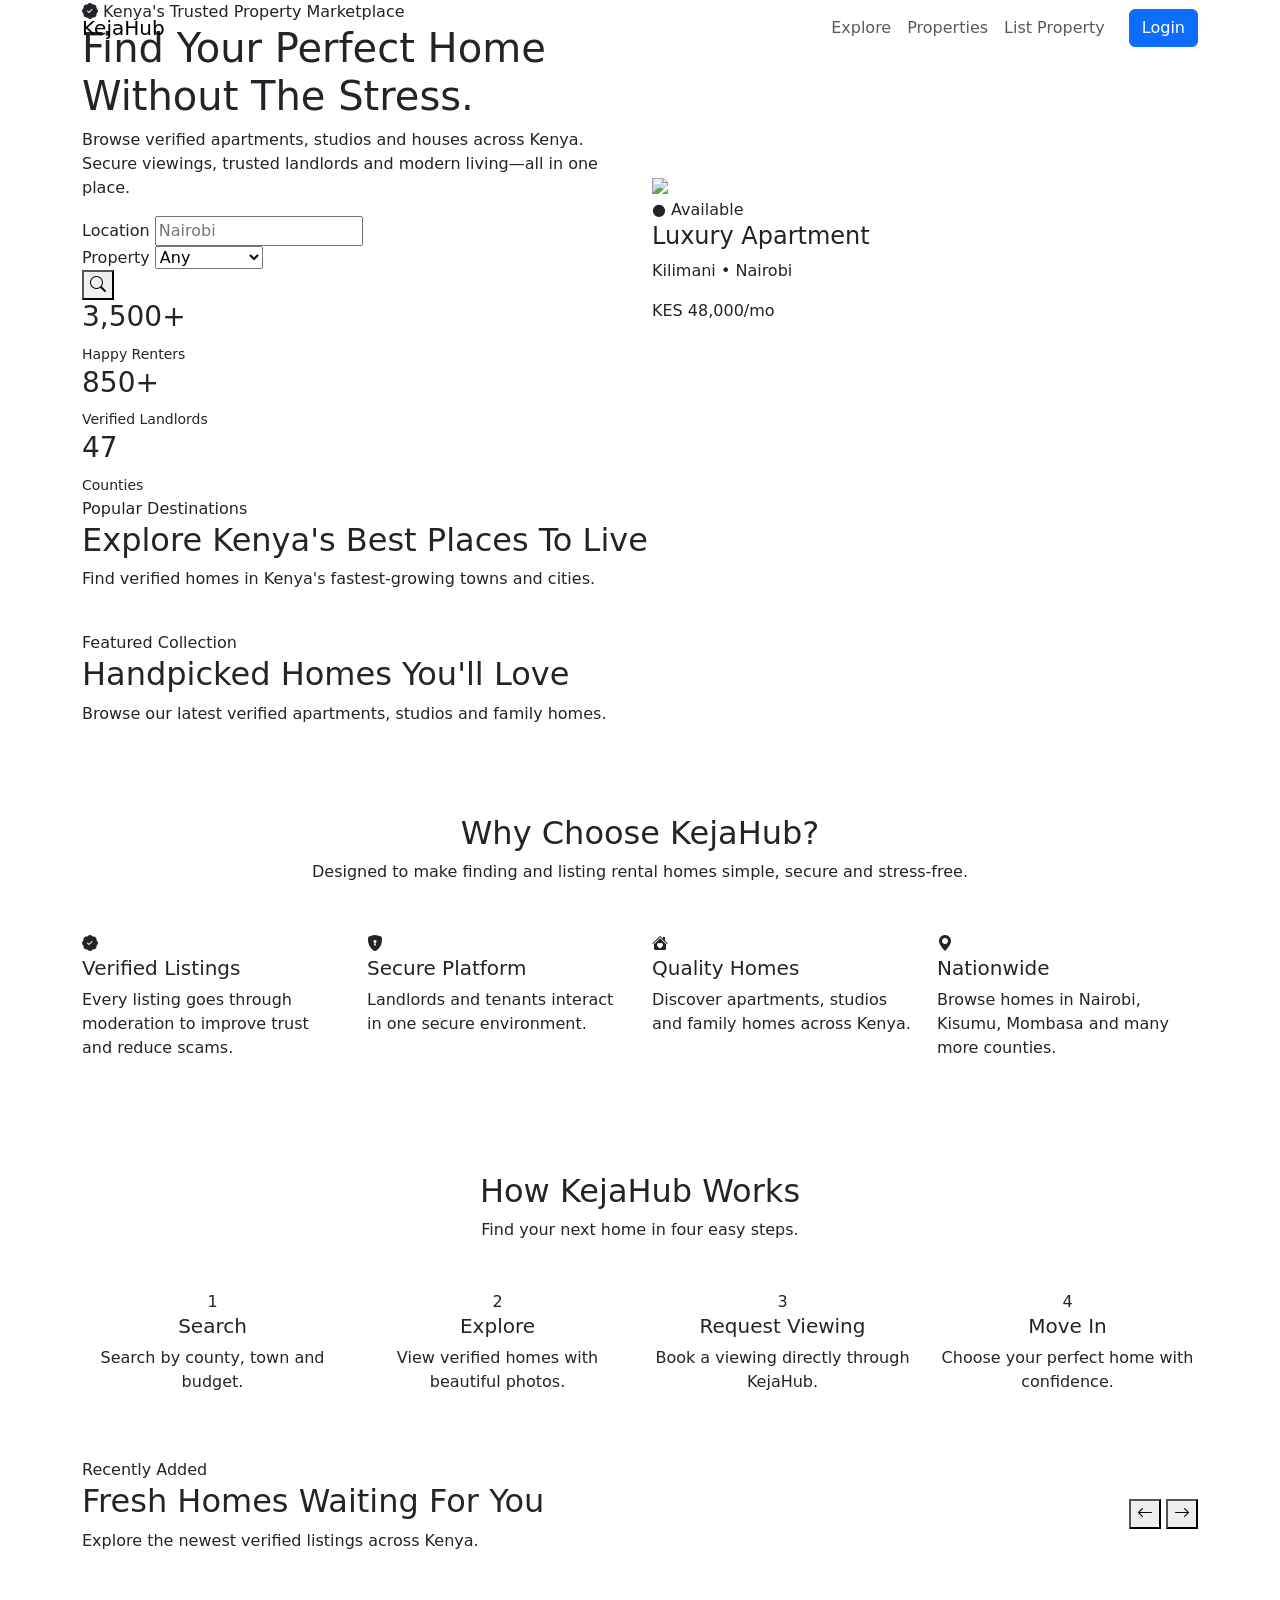
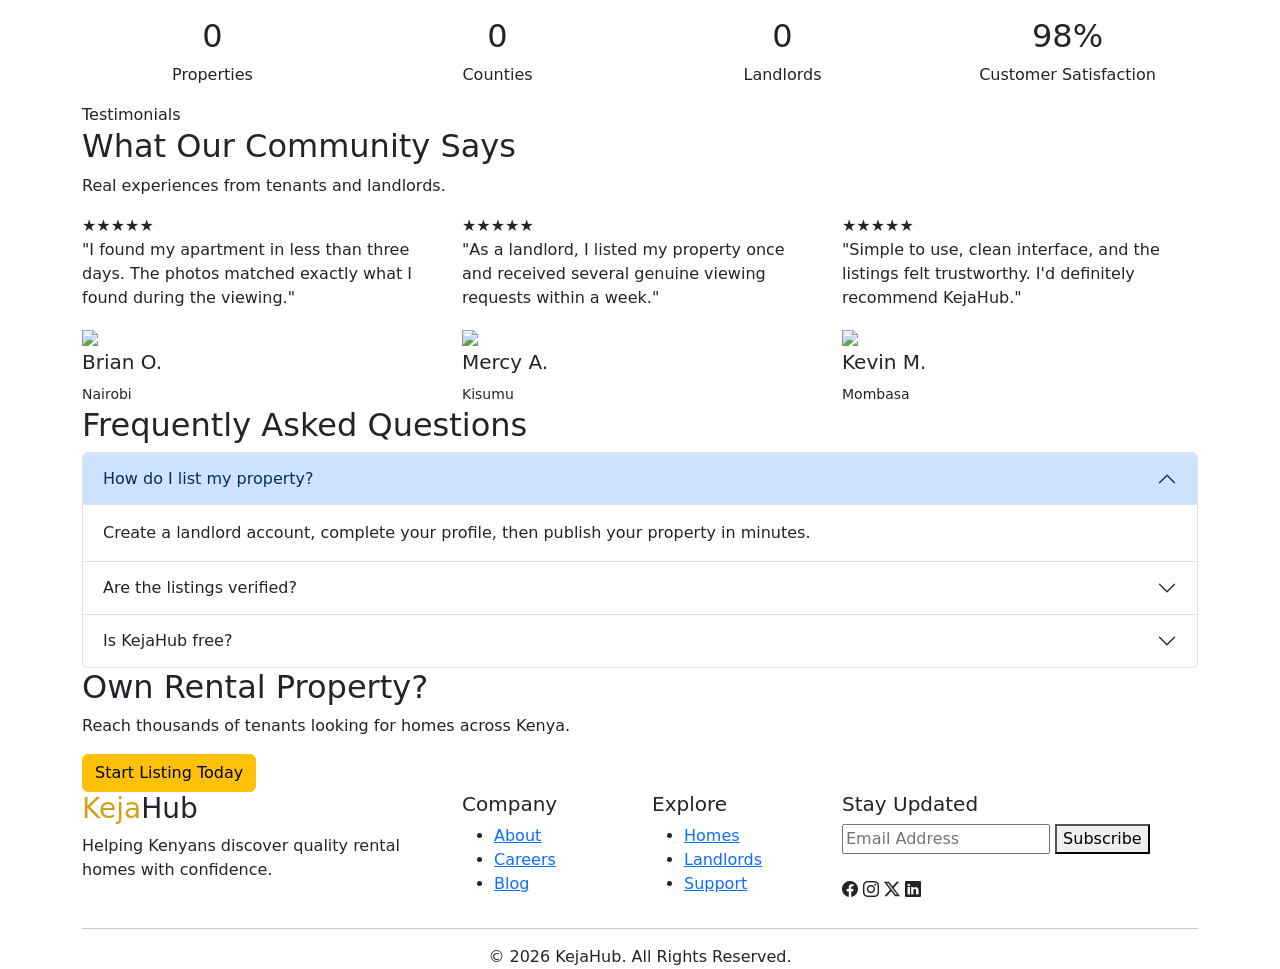
==== index.html @ ea02edc1 "Add files via upload" ====
<!DOCTYPE html>
<html lang="en">

<head>

<meta charset="UTF-8">
<meta name="viewport" content="width=device-width, initial-scale=1.0">

<title>KejaHub | Find Your Perfect Home</title>

<!-- Bootstrap -->
<link href="https://cdn.jsdelivr.net/npm/bootstrap@5.3.3/dist/css/bootstrap.min.css" rel="stylesheet">

<!-- Google Font -->
<link href="https://fonts.googleapis.com/css2?family=Poppins:wght@300;400;500;600;700&display=swap" rel="stylesheet">

<!-- Bootstrap Icons -->
<link rel="stylesheet" href="https://cdn.jsdelivr.net/npm/bootstrap-icons@1.11.3/font/bootstrap-icons.min.css">

<!-- Custom CSS -->
<link rel="stylesheet" href="css/style.css">

</head>

<body>

<!-- ==========================
NAVBAR
=========================== -->

<nav class="navbar navbar-expand-lg navbar-light fixed-top">

    <div class="container">

        <a class="navbar-brand" href="index.html">
            <span>Keja</span>Hub
        </a>

        <button
            class="navbar-toggler"
            data-bs-toggle="collapse"
            data-bs-target="#menu">

            <span class="navbar-toggler-icon"></span>

        </button>

        <div class="collapse navbar-collapse" id="menu">

            <ul class="navbar-nav ms-auto align-items-lg-center">

                <li class="nav-item">

                    <a class="nav-link" href="#locations">

                        Explore

                    </a>

                </li>

                <li class="nav-item">

                    <a class="nav-link" href="listings.html">

                        Properties

                    </a>

                </li>

                <li class="nav-item">

                    <a
                        class="nav-link"
                        href="#"
                        id="add-property.html">

                        List Property

                    </a>

                </li>

                <li class="nav-item">

                    <a
                        href="login.html"
                        class="btn btn-primary ms-lg-3">

                        Login

                    </a>

                </li>

            </ul>

        </div>

    </div>

</nav>

<!-- HERO -->

<section class="hero">

    <div class="hero-overlay"></div>

    <div class="hero-blur hero-blur-1"></div>
    <div class="hero-blur hero-blur-2"></div>

    <div class="container hero-content">

        <div class="row align-items-center">

            <!-- LEFT -->

            <div class="col-lg-6">

                <span class="hero-badge">

                    <i class="bi bi-patch-check-fill"></i>

                    Kenya's Trusted Property Marketplace

                </span>

                <h1>

                    Find Your

                    <span>Perfect Home</span>

                    Without The Stress.

                </h1>

                <p>

                    Browse verified apartments, studios and houses across Kenya.
                    Secure viewings, trusted landlords and modern living—all in one place.

                </p>

                <!-- SEARCH -->

                <div class="search-box">

                    <div>

                        <label>Location</label>

                        <input id="searchLocation" placeholder="Nairobi">

                    </div>

                    <div>

                        <label>Property</label>

                        <select id="searchCategory">

                            <option value="">Any</option>
                            <option>Apartment</option>
                            <option>House</option>
                            <option>Studio</option>

                        </select>

                    </div>

                    <button id="searchBtn">

                        <i class="bi bi-search"></i>

                    </button>

                </div>

                <div class="hero-stats">

                    <div>

                        <h3>3,500+</h3>

                        <small>Happy Renters</small>

                    </div>

                    <div>

                        <h3>850+</h3>

                        <small>Verified Landlords</small>

                    </div>

                    <div>

                        <h3>47</h3>

                        <small>Counties</small>

                    </div>

                </div>

            </div>

            <!-- RIGHT -->

            <div class="col-lg-6">

                <div class="hero-property">

                    <img src="https://images.unsplash.com/photo-1600585154526-990dced4db0d">

                    <div class="property-floating">

                        <span class="available">

                            ● Available

                        </span>

                        <h4>

                            Luxury Apartment

                        </h4>

                        <p>

                            Kilimani • Nairobi

                        </p>

                        <div class="hero-price">

                            KES 48,000/mo

                        </div>

                    </div>

                </div>

            </div>

        </div>

    </div>

</section>
<!-- ======================================
POPULAR DESTINATIONS
====================================== -->

<section class="locations" id="locations">

<div class="container">

<div class="section-title">

<span class="section-tag">

Popular Destinations

</span>

<h2>

Explore Kenya's Best Places To Live

</h2>

<p>

Find verified homes in Kenya's fastest-growing towns and cities.

</p>

</div>

<div

class="row g-4"

id="locationContainer">

</div>

</div>

</section>

<!-- ==========================
FEATURED HOMES
=========================== -->
<section class="featured py-5">

<div class="container">

<div class="section-title">

<span class="section-tag">

Featured Collection

</span>

<h2>

Handpicked Homes You'll Love

</h2>

<p>

Browse our latest verified apartments, studios and family homes.

</p>

</div>

<div class="row g-4" id="featuredHomes">

</div>

</div>

</section>

<!-- WHY CHOOSE US -->

<section class="why-us py-5">

<div class="container">

<div class="section-title text-center mb-5">

<h2>Why Choose KejaHub?</h2>

<p>Designed to make finding and listing rental homes simple, secure and stress-free.</p>

</div>

<div class="row g-4">

<div class="col-lg-3 col-md-6">

<div class="feature-card">

<div class="feature-icon">
<i class="bi bi-patch-check-fill"></i>
</div>

<h5>Verified Listings</h5>

<p>
Every listing goes through moderation to improve trust and reduce scams.
</p>

</div>

</div>

<div class="col-lg-3 col-md-6">

<div class="feature-card">

<div class="feature-icon">
<i class="bi bi-shield-lock-fill"></i>
</div>

<h5>Secure Platform</h5>

<p>
Landlords and tenants interact in one secure environment.
</p>

</div>

</div>

<div class="col-lg-3 col-md-6">

<div class="feature-card">

<div class="feature-icon">
<i class="bi bi-house-heart-fill"></i>
</div>

<h5>Quality Homes</h5>

<p>
Discover apartments, studios and family homes across Kenya.
</p>

</div>

</div>

<div class="col-lg-3 col-md-6">

<div class="feature-card">

<div class="feature-icon">
<i class="bi bi-geo-alt-fill"></i>
</div>

<h5>Nationwide</h5>

<p>
Browse homes in Nairobi, Kisumu, Mombasa and many more counties.
</p>

</div>

</div>

</div>

</div>

</section>
<section class="how-it-works py-5">

<div class="container">

<div class="section-title text-center">

<h2>How KejaHub Works</h2>

<p>Find your next home in four easy steps.</p>

</div>

<div class="row text-center mt-5">

<div class="col-md-3">

<div class="step-card">

<div class="step-number">1</div>

<h5>Search</h5>

<p>Search by county, town and budget.</p>

</div>

</div>

<div class="col-md-3">

<div class="step-card">

<div class="step-number">2</div>

<h5>Explore</h5>

<p>View verified homes with beautiful photos.</p>

</div>

</div>

<div class="col-md-3">

<div class="step-card">

<div class="step-number">3</div>

<h5>Request Viewing</h5>

<p>Book a viewing directly through KejaHub.</p>

</div>

</div>

<div class="col-md-3">

<div class="step-card">

<div class="step-number">4</div>

<h5>Move In</h5>

<p>Choose your perfect home with confidence.</p>

</div>

</div>

</div>

</div>

</section>

<!-- ==========================================
RECENTLY ADDED HOMES
========================================== -->

<section class="recent-properties">

    <div class="container">

        <div class="d-flex justify-content-between align-items-center mb-5">

            <div>

                <span class="section-tag">

                    Recently Added

                </span>

                <h2>

                    Fresh Homes Waiting For You

                </h2>

                <p>

                    Explore the newest verified listings across Kenya.

                </p>

            </div>

            <div>

                <button class="carousel-btn" id="recentPrev">

                    <i class="bi bi-arrow-left"></i>

                </button>

                <button class="carousel-btn" id="recentNext">

                    <i class="bi bi-arrow-right"></i>

                </button>

            </div>

        </div>

        <div class="recent-wrapper">

            <div id="recentSlider" class="recent-slider">

            </div>

        </div>

    </div>

</section>


<section class="stats-section">

<div class="container">

<div class="row text-center">

<div class="col-md-3">

<h2 id="propertyCount">

0

</h2>

<p>

Properties

</p>

</div>

<div class="col-md-3">

<h2 id="countyCount">

0

</h2>

<p>

Counties

</p>

</div>

<div class="col-md-3">

<h2 id="landlordCount">

0

</h2>

<p>

Landlords

</p>

</div>

<div class="col-md-3">

<h2>

98%

</h2>

<p>

Customer Satisfaction

</p>

</div>

</div>

</div>

</section>

<!-- ==========================================
TESTIMONIALS
========================================== -->

<section class="testimonials">

<div class="container">

<div class="section-title">

<span class="section-tag">

Testimonials

</span>

<h2>

What Our Community Says

</h2>

<p>

Real experiences from tenants and landlords.

</p>

</div>

<div class="row g-4">

<div class="col-lg-4">

<div class="testimonial-card">

<div class="stars">

★★★★★

</div>

<p>

"I found my apartment in less than three days. The photos matched exactly what I found during the viewing."

</p>

<div class="client">

<img src="https://i.pravatar.cc/100?img=32">

<div>

<h5>Brian O.</h5>

<small>Nairobi</small>

</div>

</div>

</div>

</div>

<div class="col-lg-4">

<div class="testimonial-card">

<div class="stars">

★★★★★

</div>

<p>

"As a landlord, I listed my property once and received several genuine viewing requests within a week."

</p>

<div class="client">

<img src="https://i.pravatar.cc/100?img=18">

<div>

<h5>Mercy A.</h5>

<small>Kisumu</small>

</div>

</div>

</div>

</div>

<div class="col-lg-4">

<div class="testimonial-card">

<div class="stars">

★★★★★

</div>

<p>

"Simple to use, clean interface, and the listings felt trustworthy. I'd definitely recommend KejaHub."

</p>

<div class="client">

<img src="https://i.pravatar.cc/100?img=12">

<div>

<h5>Kevin M.</h5>

<small>Mombasa</small>

</div>

</div>

</div>

</div>

</div>

</div>

</section>

<section class="faq">

<div class="container">

<div class="section-title">

<h2>

Frequently Asked Questions

</h2>

</div>

<div class="accordion" id="faqAccordion">

<div class="accordion-item">

<h2 class="accordion-header">

<button class="accordion-button"

data-bs-toggle="collapse"

data-bs-target="#faq1">

How do I list my property?

</button>

</h2>

<div id="faq1"

class="accordion-collapse collapse show"

data-bs-parent="#faqAccordion">

<div class="accordion-body">

Create a landlord account, complete your profile, then publish your property in minutes.

</div>

</div>

</div>

<div class="accordion-item">

<h2 class="accordion-header">

<button class="accordion-button collapsed"

data-bs-toggle="collapse"

data-bs-target="#faq2">

Are the listings verified?

</button>

</h2>

<div id="faq2"

class="accordion-collapse collapse"

data-bs-parent="#faqAccordion">

<div class="accordion-body">

Our moderation process helps ensure quality and reduce fraudulent listings.

</div>

</div>

</div>

<div class="accordion-item">

<h2 class="accordion-header">

<button class="accordion-button collapsed"

data-bs-toggle="collapse"

data-bs-target="#faq3">

Is KejaHub free?

</button>

</h2>

<div id="faq3"

class="accordion-collapse collapse"

data-bs-parent="#faqAccordion">

<div class="accordion-body">

Searching for rental properties is free. Listing plans can be introduced as the platform grows.

</div>

</div>

</div>

</div>

</div>

</section>
<section class="cta-section">

<div class="container">

<div class="cta-box">

<h2>Own Rental Property?</h2>

<p>

Reach thousands of tenants looking for homes across Kenya.

</p>

<a href="register.html" class="btn btn-warning">

Start Listing Today

</a>

</div>

</div>

</section>
<footer class="footer">

<div class="container">

<div class="row">

<div class="col-lg-4">

<h3>

<span style="color:#D4A017;">Keja</span>Hub

</h3>

<p>

Helping Kenyans discover quality rental homes with confidence.

</p>

</div>

<div class="col-lg-2">

<h5>

Company

</h5>

<ul>

<li><a href="#">About</a></li>

<li><a href="#">Careers</a></li>

<li><a href="#">Blog</a></li>

</ul>

</div>

<div class="col-lg-2">

<h5>

Explore

</h5>

<ul>

<li><a href="#">Homes</a></li>

<li><a href="#">Landlords</a></li>

<li><a href="#">Support</a></li>

</ul>

</div>

<div class="col-lg-4">

<h5>

Stay Updated

</h5>

<div class="newsletter">

<input

type="email"

placeholder="Email Address">

<button>

Subscribe

</button>

</div>

<div class="socials mt-4">

<i class="bi bi-facebook"></i>

<i class="bi bi-instagram"></i>

<i class="bi bi-twitter-x"></i>

<i class="bi bi-linkedin"></i>

</div>

</div>

</div>

<hr>

<div class="text-center">

© 2026 KejaHub. All Rights Reserved.

</div>

</div>

</footer>

<!-- Bootstrap -->

<script src="https://cdn.jsdelivr.net/npm/bootstrap@5.3.3/dist/js/bootstrap.bundle.min.js"></script>

<!-- Data -->

<script src="data/properties.js"></script>

<!-- Storage -->

<script src="js/storage.js"></script>

<!-- Homepage -->

<script src="js/app.js"></script>

<script src="js/utils.js"></script>
<script src="js/ui.js"></script>

</body>

</html>
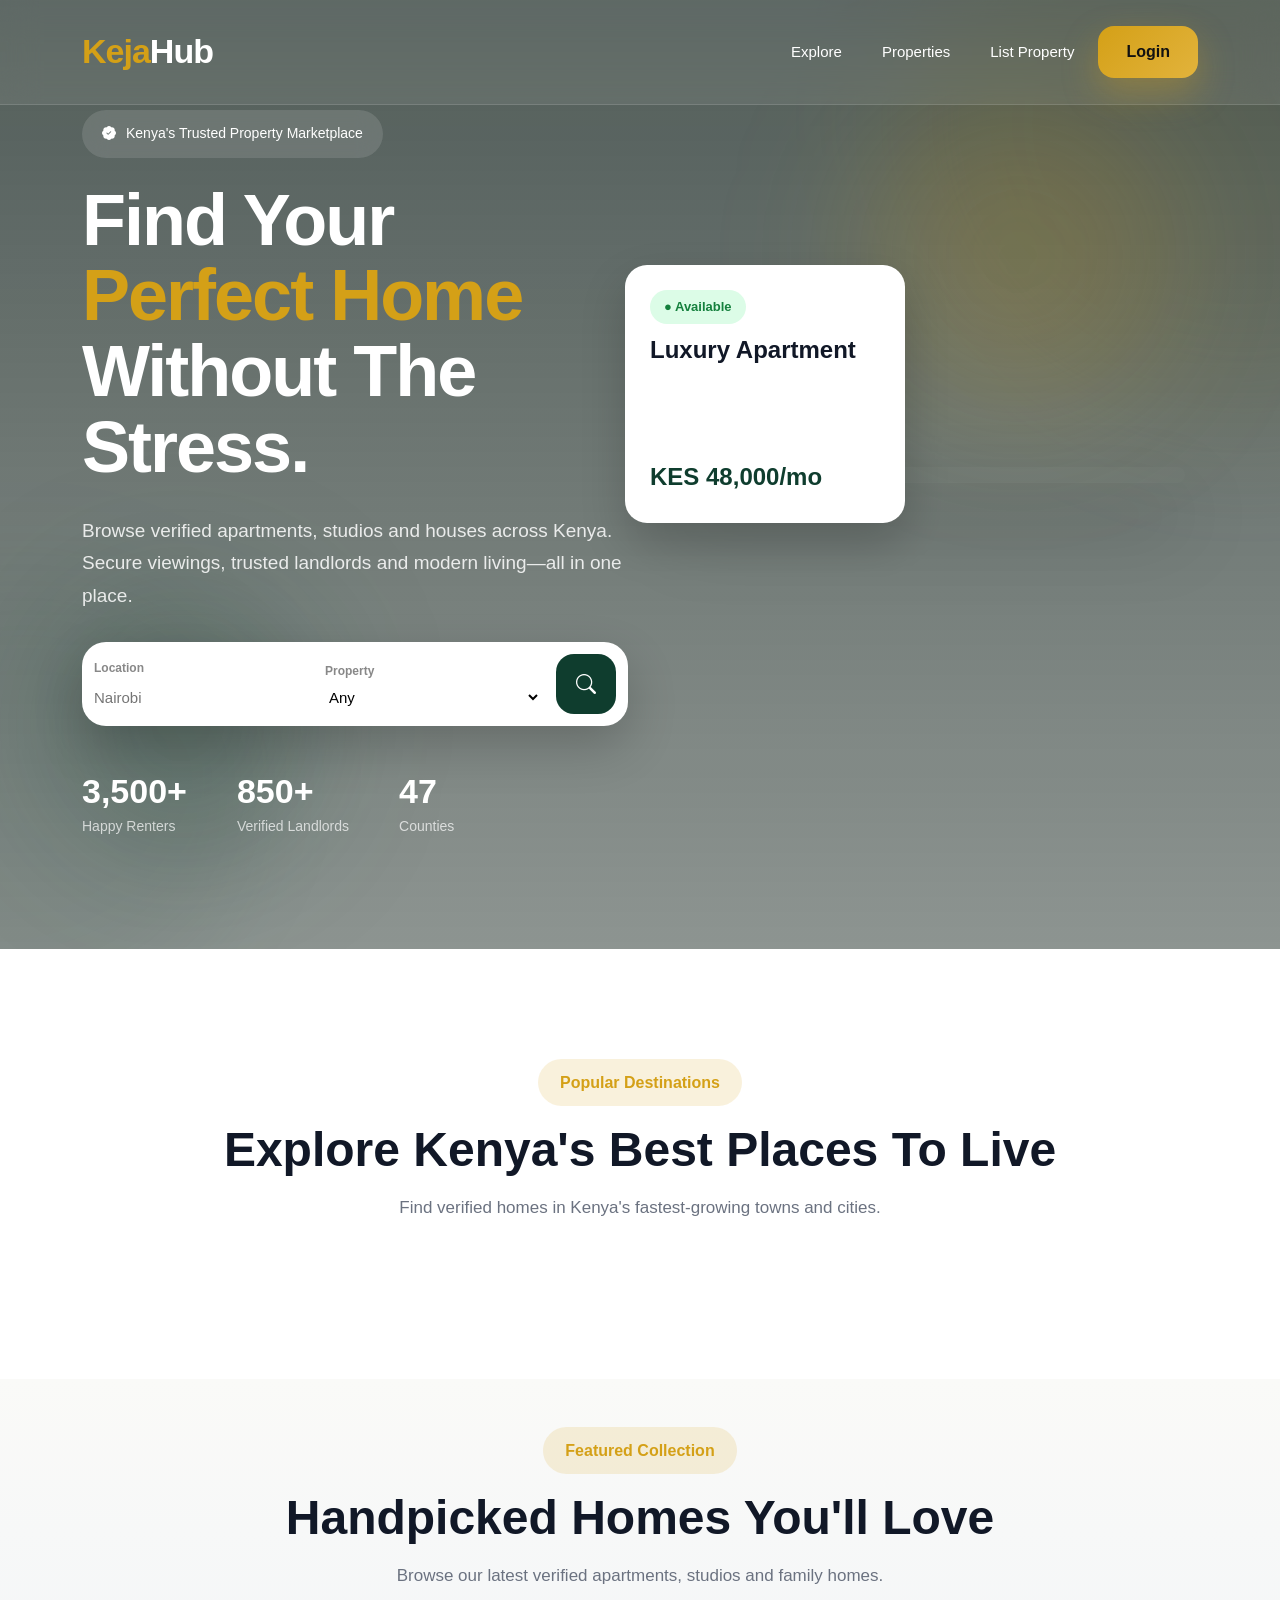
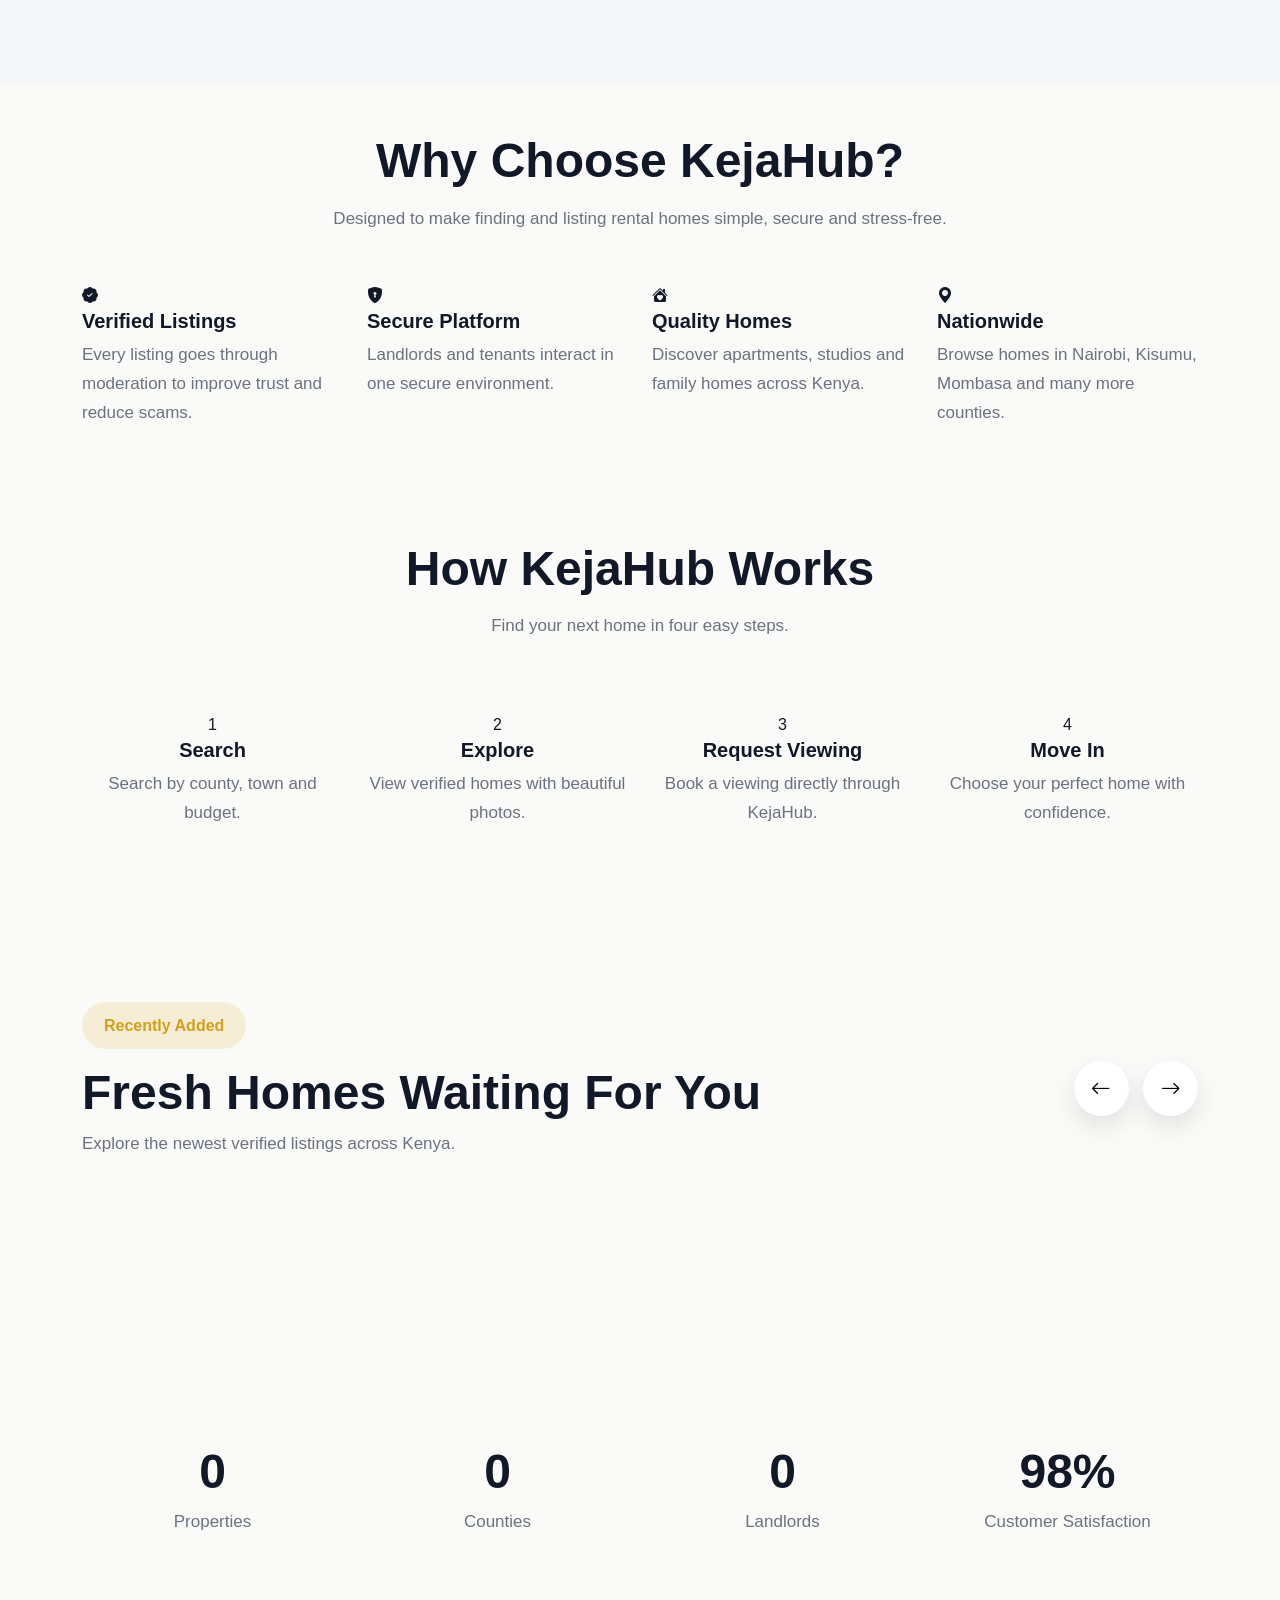
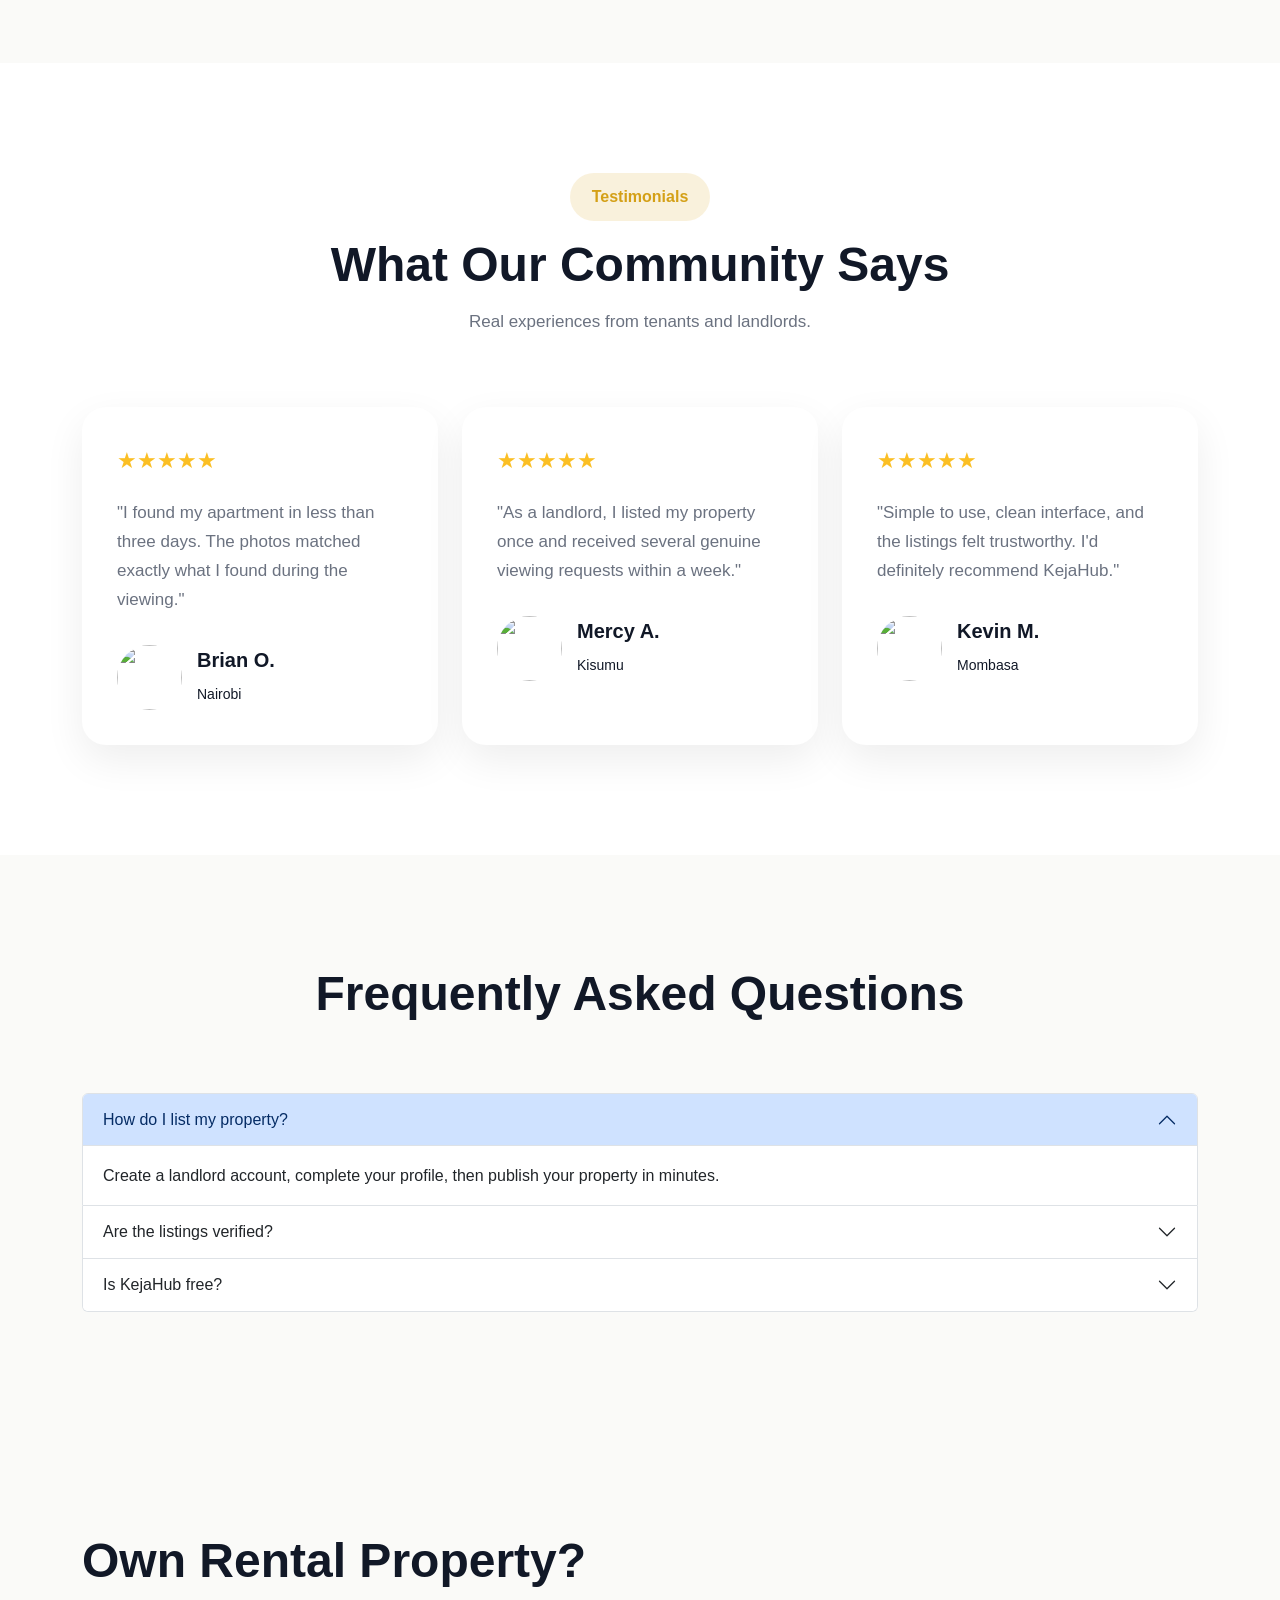
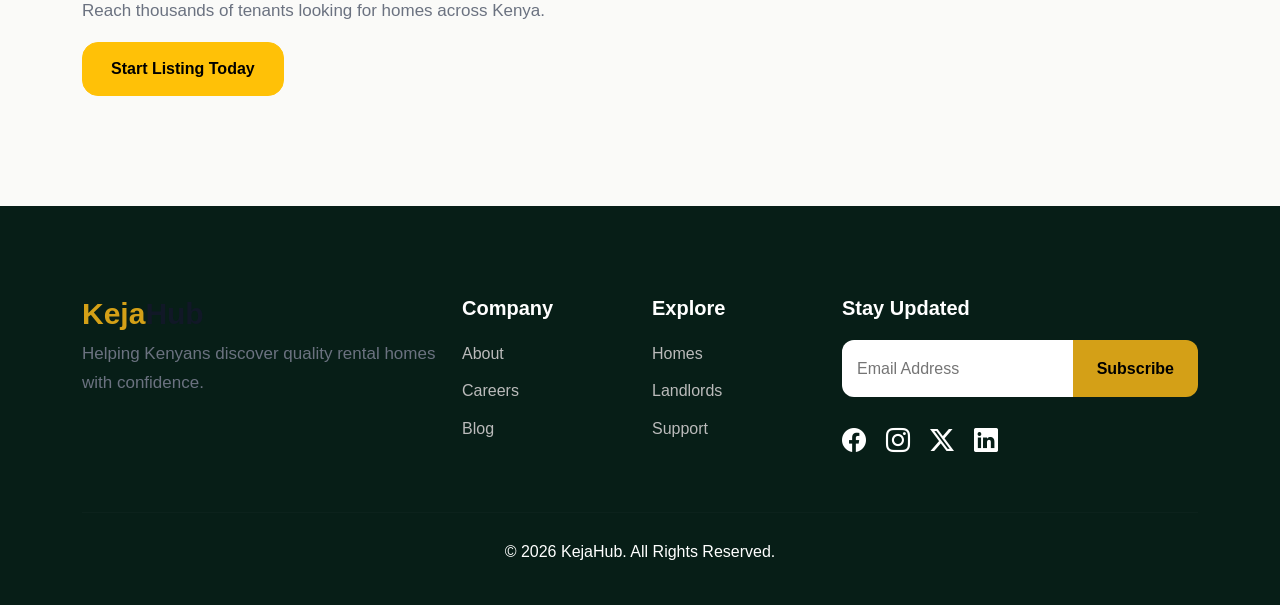
==== commit c7adb974: "Update index.html" ====
--- a/index.html
+++ b/index.html
@@ -18,7 +18,7 @@
 <link rel="stylesheet" href="https://cdn.jsdelivr.net/npm/bootstrap-icons@1.11.3/font/bootstrap-icons.min.css">
 
 <!-- Custom CSS -->
-<link rel="stylesheet" href="css/style.css">
+<link rel="stylesheet" href="style.css">
 
 </head>
 
@@ -1058,4 +1058,4 @@
 
 </body>
 
-</html>+</html>
--- a/style.css
+++ b/style.css
@@ -0,0 +1,1612 @@
+/*==================================================
+    KEJAHUB UI v2
+    Design System
+==================================================*/
+
+/* GOOGLE FONT */
+@import url('https://fonts.googleapis.com/css2?family=Poppins:wght@300;400;500;600;700;800&display=swap');
+
+/* RESET */
+
+*{
+    margin:0;
+    padding:0;
+    box-sizing:border-box;
+}
+
+html{
+    scroll-behavior:smooth;
+}
+
+body{
+
+    font-family:'Poppins',sans-serif;
+
+    background:#FAFAF8;
+
+    color:#111827;
+
+    overflow-x:hidden;
+
+    line-height:1.7;
+
+}
+
+/*==========================================
+COLORS
+==========================================*/
+
+:root{
+
+    --primary:#0F3D2E;
+
+    --primary-light:#19523E;
+
+    --gold:#D4A017;
+
+    --gold-light:#E6C55C;
+
+    --background:#FAFAF8;
+
+    --card:#FFFFFF;
+
+    --border:#ECECEC;
+
+    --text:#111827;
+
+    --muted:#6B7280;
+
+    --shadow:
+    0 20px 60px rgba(0,0,0,.08);
+
+}
+
+/*==========================================
+TYPOGRAPHY
+==========================================*/
+
+h1,
+h2,
+h3,
+h4,
+h5{
+
+    font-weight:700;
+
+    color:var(--text);
+
+}
+
+h1{
+
+    font-size:72px;
+
+    line-height:1.05;
+
+    letter-spacing:-2px;
+
+}
+
+h2{
+
+    font-size:48px;
+
+}
+
+h3{
+
+    font-size:30px;
+
+}
+
+p{
+
+    color:var(--muted);
+
+    font-size:17px;
+
+}
+
+a{
+
+    text-decoration:none;
+
+}
+
+img{
+
+    max-width:100%;
+
+    display:block;
+
+}
+
+/*==========================================
+SECTION SPACING
+==========================================*/
+
+section{
+
+    position:relative;
+
+    padding:110px 0;
+
+}
+
+/*==========================================
+CUSTOM SCROLLBAR
+==========================================*/
+
+::-webkit-scrollbar{
+
+    width:10px;
+
+}
+
+::-webkit-scrollbar-thumb{
+
+    background:var(--primary);
+
+    border-radius:50px;
+
+}
+
+::-webkit-scrollbar-track{
+
+    background:#eee;
+
+}
+
+/*==========================================
+SELECTION
+==========================================*/
+
+::selection{
+
+    background:var(--gold);
+
+    color:white;
+
+}
+
+/*==================================================
+BACKGROUND BLOBS
+==================================================*/
+
+body::before{
+
+content:"";
+
+position:fixed;
+
+width:550px;
+
+height:550px;
+
+right:-180px;
+
+top:-120px;
+
+background:rgba(212,160,23,.12);
+
+border-radius:
+58% 42% 35% 65%
+/
+42% 52% 48% 58%;
+
+filter:blur(60px);
+
+z-index:-2;
+
+animation:blobOne 14s ease-in-out infinite;
+
+}
+
+body::after{
+
+content:"";
+
+position:fixed;
+
+width:450px;
+
+height:450px;
+
+left:-180px;
+
+bottom:-120px;
+
+background:rgba(15,61,46,.09);
+
+border-radius:
+42% 58% 65% 35%
+/
+52% 45% 55% 48%;
+
+filter:blur(50px);
+
+z-index:-2;
+
+animation:blobTwo 16s ease-in-out infinite;
+
+}
+
+/*==================================================
+FLOATING ANIMATION
+==================================================*/
+
+@keyframes blobOne{
+
+0%,100%{
+
+transform:
+translateY(0)
+rotate(0);
+
+}
+
+50%{
+
+transform:
+translateY(-25px)
+rotate(12deg);
+
+}
+
+}
+
+@keyframes blobTwo{
+
+0%,100%{
+
+transform:
+translateY(0)
+rotate(0);
+
+}
+
+50%{
+
+transform:
+translateY(30px)
+rotate(-10deg);
+
+}
+
+}
+
+/*==================================================
+GLASS NAVBAR
+==================================================*/
+
+.navbar{
+
+padding:18px 0;
+
+transition:.45s ease;
+
+background:rgba(255,255,255,.08);
+
+backdrop-filter:blur(18px);
+
+-webkit-backdrop-filter:blur(18px);
+
+border-bottom:1px solid rgba(255,255,255,.12);
+
+}
+
+.navbar.scrolled{
+
+background:white;
+
+box-shadow:
+
+0 12px 35px rgba(0,0,0,.06);
+
+}
+
+.navbar-brand{
+
+font-size:34px;
+
+font-weight:800;
+
+letter-spacing:-1px;
+
+color:white!important;
+
+}
+
+.navbar.scrolled .navbar-brand{
+
+color:var(--primary)!important;
+
+}
+
+.navbar-brand span{
+
+color:var(--gold);
+
+}
+
+.nav-link{
+
+position:relative;
+
+margin-left:24px;
+
+font-weight:500;
+
+font-size:15px;
+
+color:white!important;
+
+transition:.35s;
+
+}
+
+.navbar.scrolled .nav-link{
+
+color:var(--text)!important;
+
+}
+
+/* underline animation */
+
+.nav-link::after{
+
+content:"";
+
+position:absolute;
+
+bottom:-6px;
+
+left:0;
+
+width:0;
+
+height:2px;
+
+background:var(--gold);
+
+transition:.35s;
+
+}
+
+.nav-link:hover::after{
+
+width:100%;
+
+}
+
+.nav-link:hover{
+
+color:var(--gold)!important;
+
+}
+
+/*==================================================
+BUTTONS
+==================================================*/
+
+.btn{
+
+border-radius:16px;
+
+font-weight:600;
+
+padding:14px 28px;
+
+transition:.35s ease;
+
+}
+
+.btn-primary{
+
+background:linear-gradient(
+135deg,
+var(--gold),
+#E2B33C);
+
+border:none;
+
+color:#111;
+
+box-shadow:
+
+0 15px 35px rgba(212,160,23,.35);
+
+}
+
+.btn-primary:hover{
+
+transform:translateY(-3px);
+
+box-shadow:
+
+0 22px 45px rgba(212,160,23,.45);
+
+background:linear-gradient(
+135deg,
+#E4B437,
+#F0C55A);
+
+}
+
+.btn-outline-success{
+
+border:2px solid var(--primary);
+
+color:var(--primary);
+
+}
+
+.btn-outline-success:hover{
+
+background:var(--primary);
+
+color:white;
+
+transform:translateY(-3px);
+
+}
+
+/*==================================================
+SECTION TITLE
+==================================================*/
+
+.section-title{
+
+margin-bottom:70px;
+
+text-align:center;
+
+}
+
+.section-title h2{
+
+margin-bottom:15px;
+
+}
+
+.section-title p{
+
+max-width:650px;
+
+margin:auto;
+
+}
+
+/*==================================================
+CARD DEFAULT
+==================================================*/
+
+.card-modern{
+
+background:white;
+
+border-radius:26px;
+
+box-shadow:var(--shadow);
+
+transition:.4s;
+
+overflow:hidden;
+
+}
+
+.card-modern:hover{
+
+transform:translateY(-8px);
+
+}
+/*=========================================
+HERO
+=========================================*/
+
+.hero{
+
+position:relative;
+
+min-height:100vh;
+
+display:flex;
+
+align-items:center;
+
+overflow:hidden;
+
+background:
+
+linear-gradient(rgba(9,25,20,.70),
+rgba(9,25,20,.45)),
+
+url("https://images.unsplash.com/photo-1600585154526-990dced4db0d");
+
+background-size:cover;
+
+background-position:center;
+
+}
+
+.hero-content{
+
+position:relative;
+
+z-index:10;
+
+}
+
+.hero-badge{
+
+display:inline-flex;
+
+align-items:center;
+
+gap:10px;
+
+padding:12px 20px;
+
+border-radius:50px;
+
+background:rgba(255,255,255,.12);
+
+backdrop-filter:blur(12px);
+
+color:white;
+
+margin-bottom:25px;
+
+font-size:14px;
+
+}
+
+.hero h1{
+
+color:white;
+
+max-width:620px;
+
+}
+
+.hero h1 span{
+
+color:var(--gold);
+
+}
+
+.hero p{
+
+color:rgba(255,255,255,.85);
+
+font-size:19px;
+
+margin:30px 0;
+
+max-width:550px;
+
+}
+
+/* SEARCH */
+
+.search-box{
+
+display:flex;
+
+background:white;
+
+padding:12px;
+
+border-radius:24px;
+
+box-shadow:
+
+0 20px 50px rgba(0,0,0,.20);
+
+max-width:620px;
+
+align-items:center;
+
+gap:15px;
+
+}
+
+.search-box div{
+
+flex:1;
+
+display:flex;
+
+flex-direction:column;
+
+}
+
+.search-box label{
+
+font-size:12px;
+
+font-weight:600;
+
+color:#888;
+
+margin-bottom:6px;
+
+}
+
+.search-box input,
+.search-box select{
+
+border:none;
+
+outline:none;
+
+background:none;
+
+font-size:15px;
+
+}
+
+.search-box button{
+
+width:60px;
+
+height:60px;
+
+border-radius:18px;
+
+border:none;
+
+background:var(--primary);
+
+color:white;
+
+font-size:20px;
+
+transition:.3s;
+
+}
+
+.search-box button:hover{
+
+transform:scale(1.05);
+
+}
+
+/* HERO STATS */
+
+.hero-stats{
+
+display:flex;
+
+gap:50px;
+
+margin-top:45px;
+
+color:white;
+
+}
+
+.hero-stats h3{
+
+color:white;
+
+font-size:34px;
+
+margin-bottom:0;
+
+}
+
+.hero-stats small{
+
+color:rgba(255,255,255,.7);
+
+}
+
+/* PROPERTY CARD */
+
+.hero-property{
+
+position:relative;
+
+max-width:520px;
+
+margin:auto;
+
+}
+
+.hero-property img{
+
+border-radius:30px;
+
+box-shadow:
+
+0 40px 80px rgba(0,0,0,.30);
+
+}
+
+.property-floating{
+
+position:absolute;
+
+bottom:-40px;
+
+left:-40px;
+
+background:white;
+
+padding:25px;
+
+border-radius:22px;
+
+box-shadow:
+
+0 20px 45px rgba(0,0,0,.18);
+
+width:280px;
+
+animation:floatCard 5s ease-in-out infinite;
+
+}
+
+.available{
+
+display:inline-block;
+
+padding:6px 14px;
+
+background:#DCFCE7;
+
+color:#15803D;
+
+border-radius:30px;
+
+font-size:13px;
+
+font-weight:600;
+
+margin-bottom:12px;
+
+}
+
+.hero-price{
+
+font-size:24px;
+
+font-weight:700;
+
+color:var(--primary);
+
+margin-top:12px;
+
+}
+
+/* FLOATING BLOBS */
+
+.hero-blur{
+
+position:absolute;
+
+border-radius:50%;
+
+filter:blur(70px);
+
+z-index:1;
+
+}
+
+.hero-blur-1{
+
+width:320px;
+
+height:320px;
+
+background:rgba(212,160,23,.18);
+
+right:8%;
+
+top:10%;
+
+animation:blobOne 10s infinite;
+
+}
+
+.hero-blur-2{
+
+width:260px;
+
+height:260px;
+
+background:rgba(15,61,46,.25);
+
+left:4%;
+
+bottom:10%;
+
+animation:blobTwo 12s infinite;
+
+}
+
+/* FLOAT CARD */
+
+@keyframes floatCard{
+
+0%,100%{
+
+transform:translateY(0);
+
+}
+
+50%{
+
+transform:translateY(-12px);
+
+}
+
+}
+/*==================================
+PROPERTY CARD
+==================================*/
+
+.property-card{
+
+background:white;
+
+border-radius:28px;
+
+overflow:hidden;
+
+box-shadow:0 18px 45px rgba(0,0,0,.08);
+
+transition:.45s;
+
+height:100%;
+
+position:relative;
+
+}
+
+.property-card:hover{
+
+transform:translateY(-10px);
+
+box-shadow:0 28px 70px rgba(0,0,0,.12);
+
+}
+
+.property-image{
+
+position:relative;
+
+overflow:hidden;
+
+height:280px;
+
+}
+
+.property-image img{
+
+width:100%;
+
+height:100%;
+
+object-fit:cover;
+
+transition:.7s;
+
+}
+
+.property-card:hover img{
+
+transform:scale(1.08);
+
+}
+
+/* VERIFIED */
+
+.verified-badge{
+
+position:absolute;
+
+top:18px;
+
+left:18px;
+
+background:white;
+
+padding:8px 16px;
+
+border-radius:40px;
+
+font-size:13px;
+
+font-weight:600;
+
+color:var(--primary);
+
+box-shadow:0 10px 30px rgba(0,0,0,.12);
+
+}
+
+.verified-badge i{
+
+color:#10B981;
+
+margin-right:6px;
+
+}
+
+/* HEART */
+
+.wishlist{
+
+position:absolute;
+
+top:18px;
+
+right:18px;
+
+width:45px;
+
+height:45px;
+
+background:white;
+
+border-radius:50%;
+
+display:flex;
+
+justify-content:center;
+
+align-items:center;
+
+font-size:18px;
+
+cursor:pointer;
+
+transition:.3s;
+
+}
+
+.wishlist:hover{
+
+background:#EF4444;
+
+color:white;
+
+}
+
+/* CONTENT */
+
+.property-content{
+
+padding:28px;
+
+}
+
+.property-content h4{
+
+font-size:24px;
+
+margin:10px 0;
+
+}
+
+.location{
+
+display:flex;
+
+align-items:center;
+
+gap:8px;
+
+color:#6B7280;
+
+}
+
+.location i{
+
+color:var(--gold);
+
+}
+
+/* RATING */
+
+.property-rating{
+
+display:flex;
+
+align-items:center;
+
+gap:8px;
+
+font-weight:600;
+
+}
+
+.property-rating i{
+
+color:#FBBF24;
+
+}
+
+.property-rating span{
+
+font-size:13px;
+
+color:#888;
+
+}
+
+/* FEATURES */
+
+.property-features{
+
+display:flex;
+
+justify-content:space-between;
+
+margin:30px 0;
+
+padding:18px 0;
+
+border-top:1px solid #eee;
+
+border-bottom:1px solid #eee;
+
+font-size:14px;
+
+color:#555;
+
+}
+
+.property-features span{
+
+display:flex;
+
+align-items:center;
+
+gap:8px;
+
+}
+
+/* FOOTER */
+
+.property-footer{
+
+display:flex;
+
+justify-content:space-between;
+
+align-items:center;
+
+margin-top:25px;
+
+}
+
+.property-footer h3{
+
+font-size:28px;
+
+color:var(--primary);
+
+margin:0;
+
+}
+
+.property-footer small{
+
+color:#777;
+
+}
+
+.property-footer .btn{
+
+padding:12px 24px;
+
+}
+.featured{
+
+background:
+
+linear-gradient(
+
+180deg,
+
+#FAFAF8,
+
+#F4F6F8
+
+);
+
+}
+
+.section-tag{
+
+display:inline-block;
+
+background:rgba(212,160,23,.15);
+
+padding:10px 22px;
+
+border-radius:30px;
+
+color:var(--gold);
+
+font-weight:600;
+
+margin-bottom:15px;
+
+}
+
+/*=========================================
+DESTINATION CARDS
+=========================================*/
+
+.locations{
+
+background:white;
+
+}
+
+.destination-card{
+
+position:relative;
+
+height:420px;
+
+border-radius:30px;
+
+overflow:hidden;
+
+cursor:pointer;
+
+box-shadow:
+
+0 20px 55px rgba(0,0,0,.08);
+
+transition:.45s;
+
+}
+
+.destination-card:hover{
+
+transform:translateY(-10px);
+
+}
+
+.destination-card img{
+
+width:100%;
+
+height:100%;
+
+object-fit:cover;
+
+transition:.8s;
+
+}
+
+.destination-card:hover img{
+
+transform:scale(1.1);
+
+}
+
+.destination-overlay{
+
+position:absolute;
+
+inset:0;
+
+padding:35px;
+
+display:flex;
+
+align-items:flex-end;
+
+background:
+
+linear-gradient(
+
+transparent,
+
+rgba(0,0,0,.75)
+
+);
+
+}
+
+.destination-overlay h3{
+
+color:white;
+
+font-size:34px;
+
+margin:12px 0;
+
+}
+
+.destination-count{
+
+display:inline-block;
+
+background:rgba(255,255,255,.15);
+
+backdrop-filter:blur(10px);
+
+padding:10px 18px;
+
+border-radius:30px;
+
+color:white;
+
+font-size:14px;
+
+}
+
+.explore-btn{
+
+display:inline-flex;
+
+align-items:center;
+
+gap:10px;
+
+padding:14px 22px;
+
+background:white;
+
+color:var(--primary);
+
+border-radius:50px;
+
+font-weight:600;
+
+margin-top:15px;
+
+transition:.35s;
+
+}
+
+.explore-btn:hover{
+
+transform:translateX(8px);
+
+background:var(--gold);
+
+color:#111;
+
+}
+
+/*=====================================
+RECENTLY ADDED
+=====================================*/
+
+.recent-properties{
+
+background:#FAFAF8;
+
+}
+
+.recent-wrapper{
+
+overflow:hidden;
+
+}
+
+.recent-slider{
+
+display:flex;
+
+gap:30px;
+
+transition:.5s ease;
+
+}
+
+.recent-card{
+
+min-width:360px;
+
+background:white;
+
+border-radius:24px;
+
+overflow:hidden;
+
+box-shadow:0 15px 40px rgba(0,0,0,.08);
+
+transition:.35s;
+
+}
+
+.recent-card:hover{
+
+transform:translateY(-8px);
+
+}
+
+.recent-card img{
+
+width:100%;
+
+height:240px;
+
+object-fit:cover;
+
+transition:.6s;
+
+}
+
+.recent-card:hover img{
+
+transform:scale(1.08);
+
+}
+
+.recent-body{
+
+padding:25px;
+
+}
+
+.recent-body h4{
+
+margin:12px 0;
+
+}
+
+.recent-price{
+
+font-size:26px;
+
+font-weight:700;
+
+color:var(--primary);
+
+}
+
+.new-badge{
+
+position:absolute;
+
+top:18px;
+
+left:18px;
+
+background:#10B981;
+
+color:white;
+
+padding:8px 16px;
+
+border-radius:30px;
+
+font-size:13px;
+
+font-weight:600;
+
+}
+
+.recent-image{
+
+position:relative;
+
+overflow:hidden;
+
+}
+
+.carousel-btn{
+
+width:55px;
+
+height:55px;
+
+border:none;
+
+border-radius:50%;
+
+background:white;
+
+box-shadow:0 10px 25px rgba(0,0,0,.1);
+
+font-size:20px;
+
+margin-left:10px;
+
+transition:.3s;
+
+}
+
+.carousel-btn:hover{
+
+background:var(--primary);
+
+color:white;
+
+transform:translateY(-3px);
+
+}
+/*==================================
+TESTIMONIALS
+==================================*/
+
+.testimonials{
+
+background:white;
+
+}
+
+.testimonial-card{
+
+background:white;
+
+padding:35px;
+
+border-radius:24px;
+
+box-shadow:0 15px 40px rgba(0,0,0,.07);
+
+height:100%;
+
+transition:.35s;
+
+}
+
+.testimonial-card:hover{
+
+transform:translateY(-8px);
+
+}
+
+.stars{
+
+color:#FBBF24;
+
+font-size:22px;
+
+margin-bottom:20px;
+
+}
+
+.client{
+
+display:flex;
+
+align-items:center;
+
+gap:15px;
+
+margin-top:30px;
+
+}
+
+.client img{
+
+width:65px;
+
+height:65px;
+
+border-radius:50%;
+
+object-fit:cover;
+
+}
+
+/*==================================
+FOOTER
+==================================*/
+
+.footer{
+
+background:#071E17;
+
+color:white;
+
+padding:90px 0 40px;
+
+}
+
+.footer h5{
+
+color:white;
+
+margin-bottom:20px;
+
+}
+
+.footer ul{
+
+list-style:none;
+
+padding:0;
+
+}
+
+.footer li{
+
+margin-bottom:10px;
+
+}
+
+.footer a{
+
+color:#bbb;
+
+transition:.3s;
+
+}
+
+.footer a:hover{
+
+color:var(--gold);
+
+}
+
+.newsletter{
+
+display:flex;
+
+margin-top:20px;
+
+}
+
+.newsletter input{
+
+flex:1;
+
+padding:15px;
+
+border:none;
+
+border-radius:12px 0 0 12px;
+
+}
+
+.newsletter button{
+
+border:none;
+
+background:var(--gold);
+
+padding:15px 24px;
+
+font-weight:600;
+
+border-radius:0 12px 12px 0;
+
+}
+
+.socials{
+
+display:flex;
+
+gap:20px;
+
+font-size:24px;
+
+}
+
+.socials i{
+
+cursor:pointer;
+
+transition:.3s;
+
+}
+
+.socials i:hover{
+
+color:var(--gold);
+
+transform:translateY(-4px);
+
+}
+
+.footer hr{
+
+border-color:rgba(255,255,255,.08);
+
+margin:50px 0 25px;
+
+}
